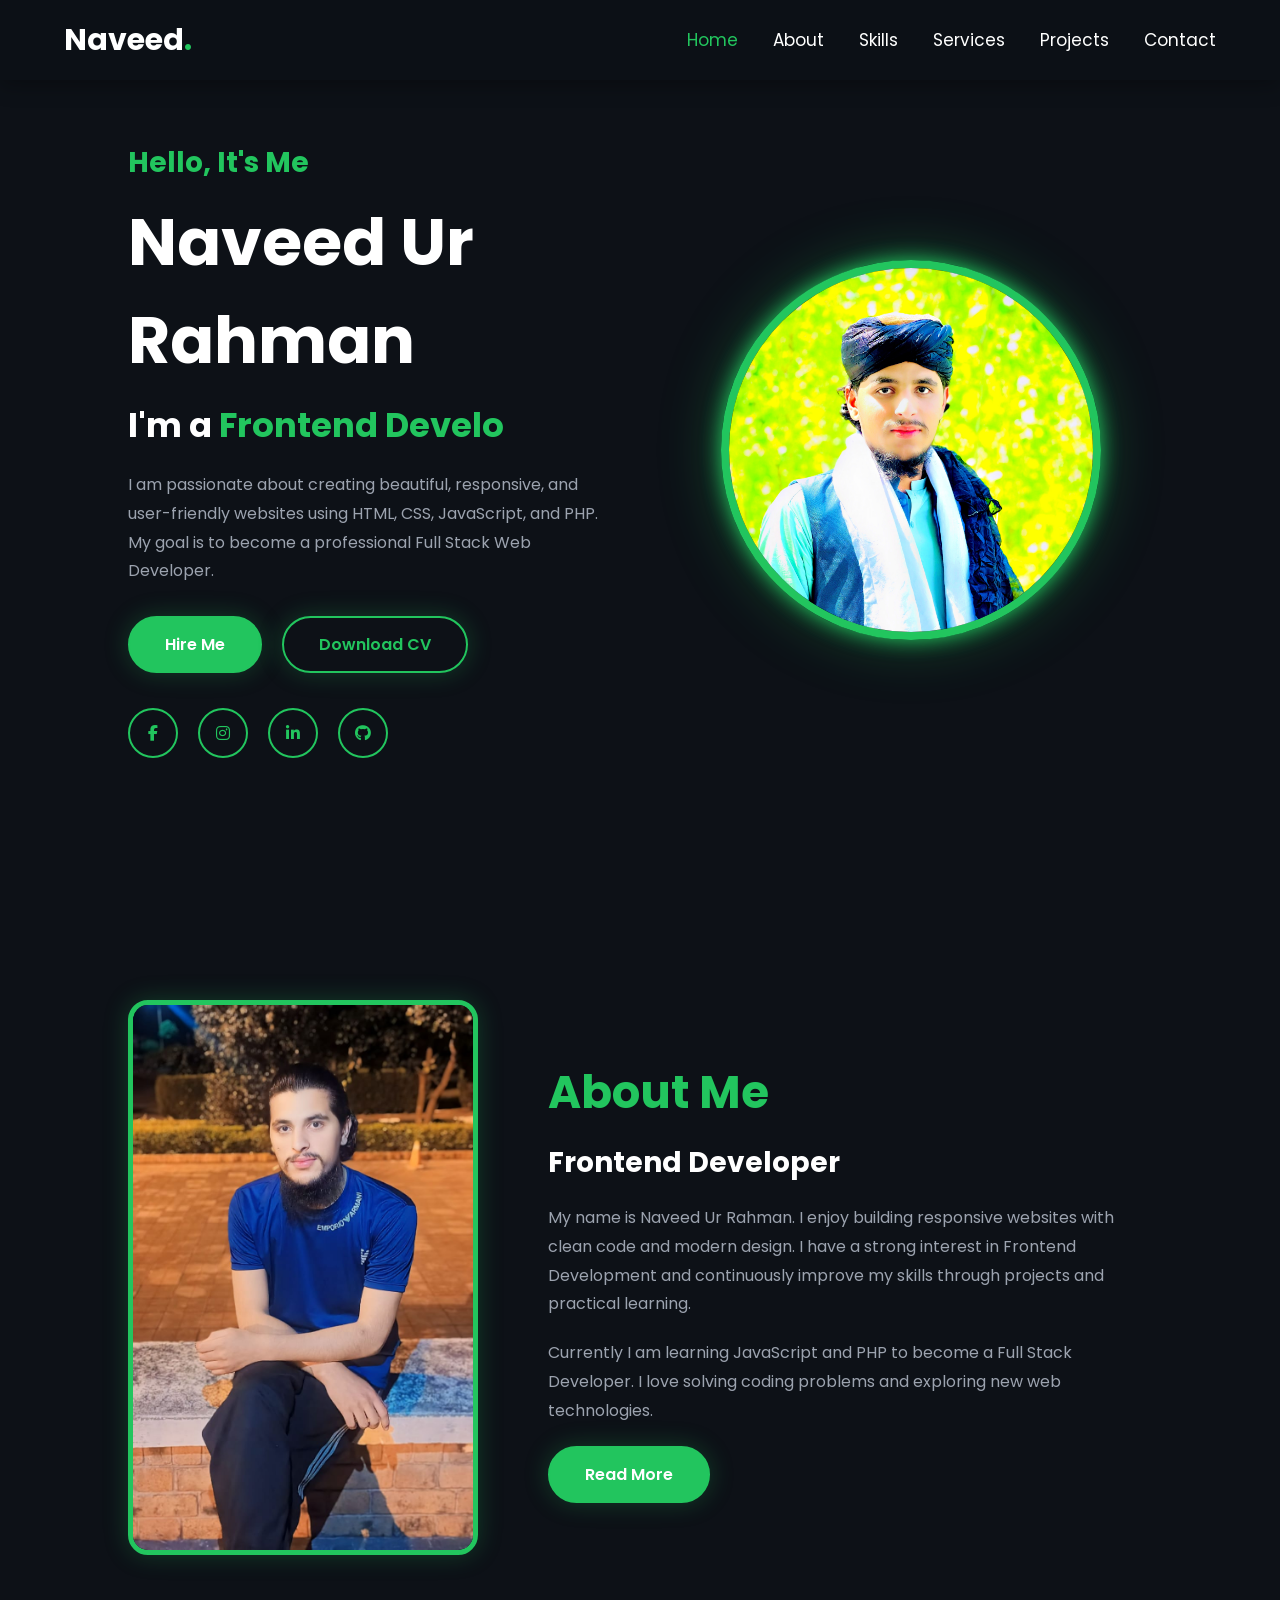
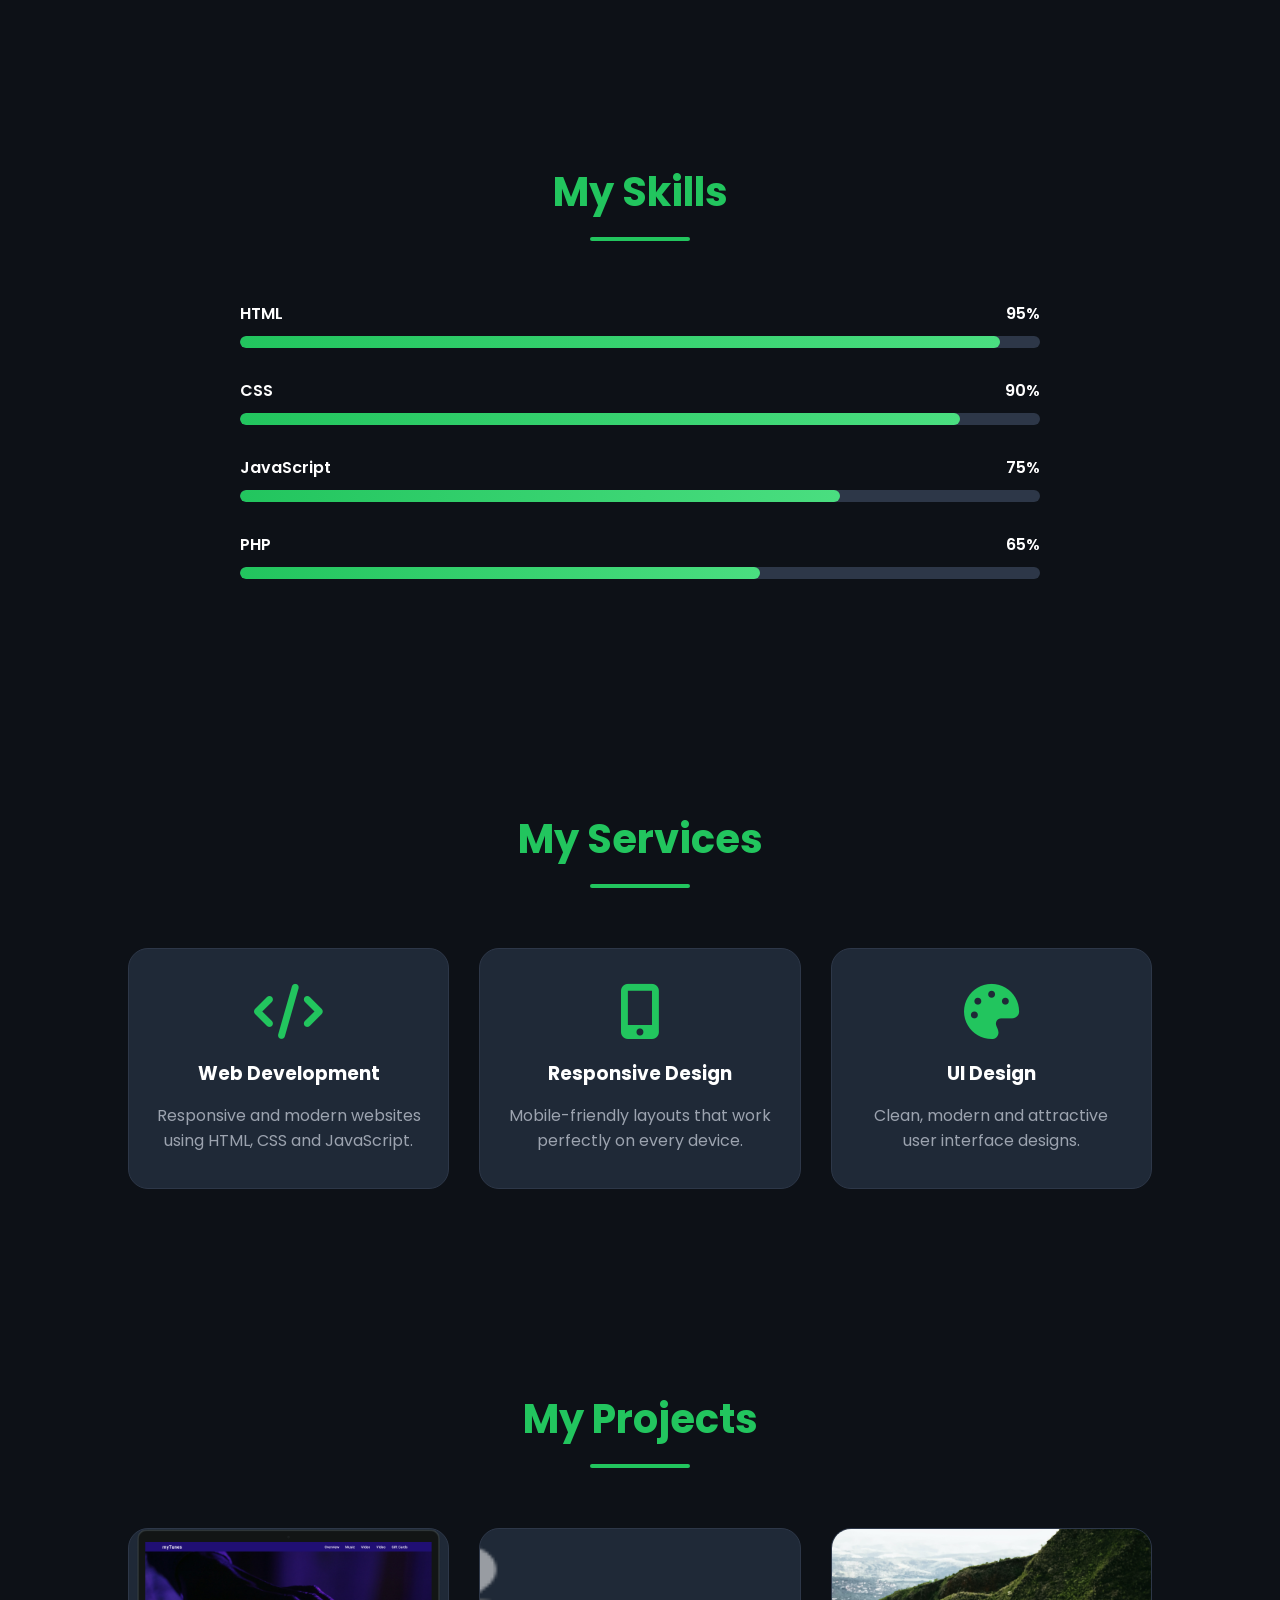
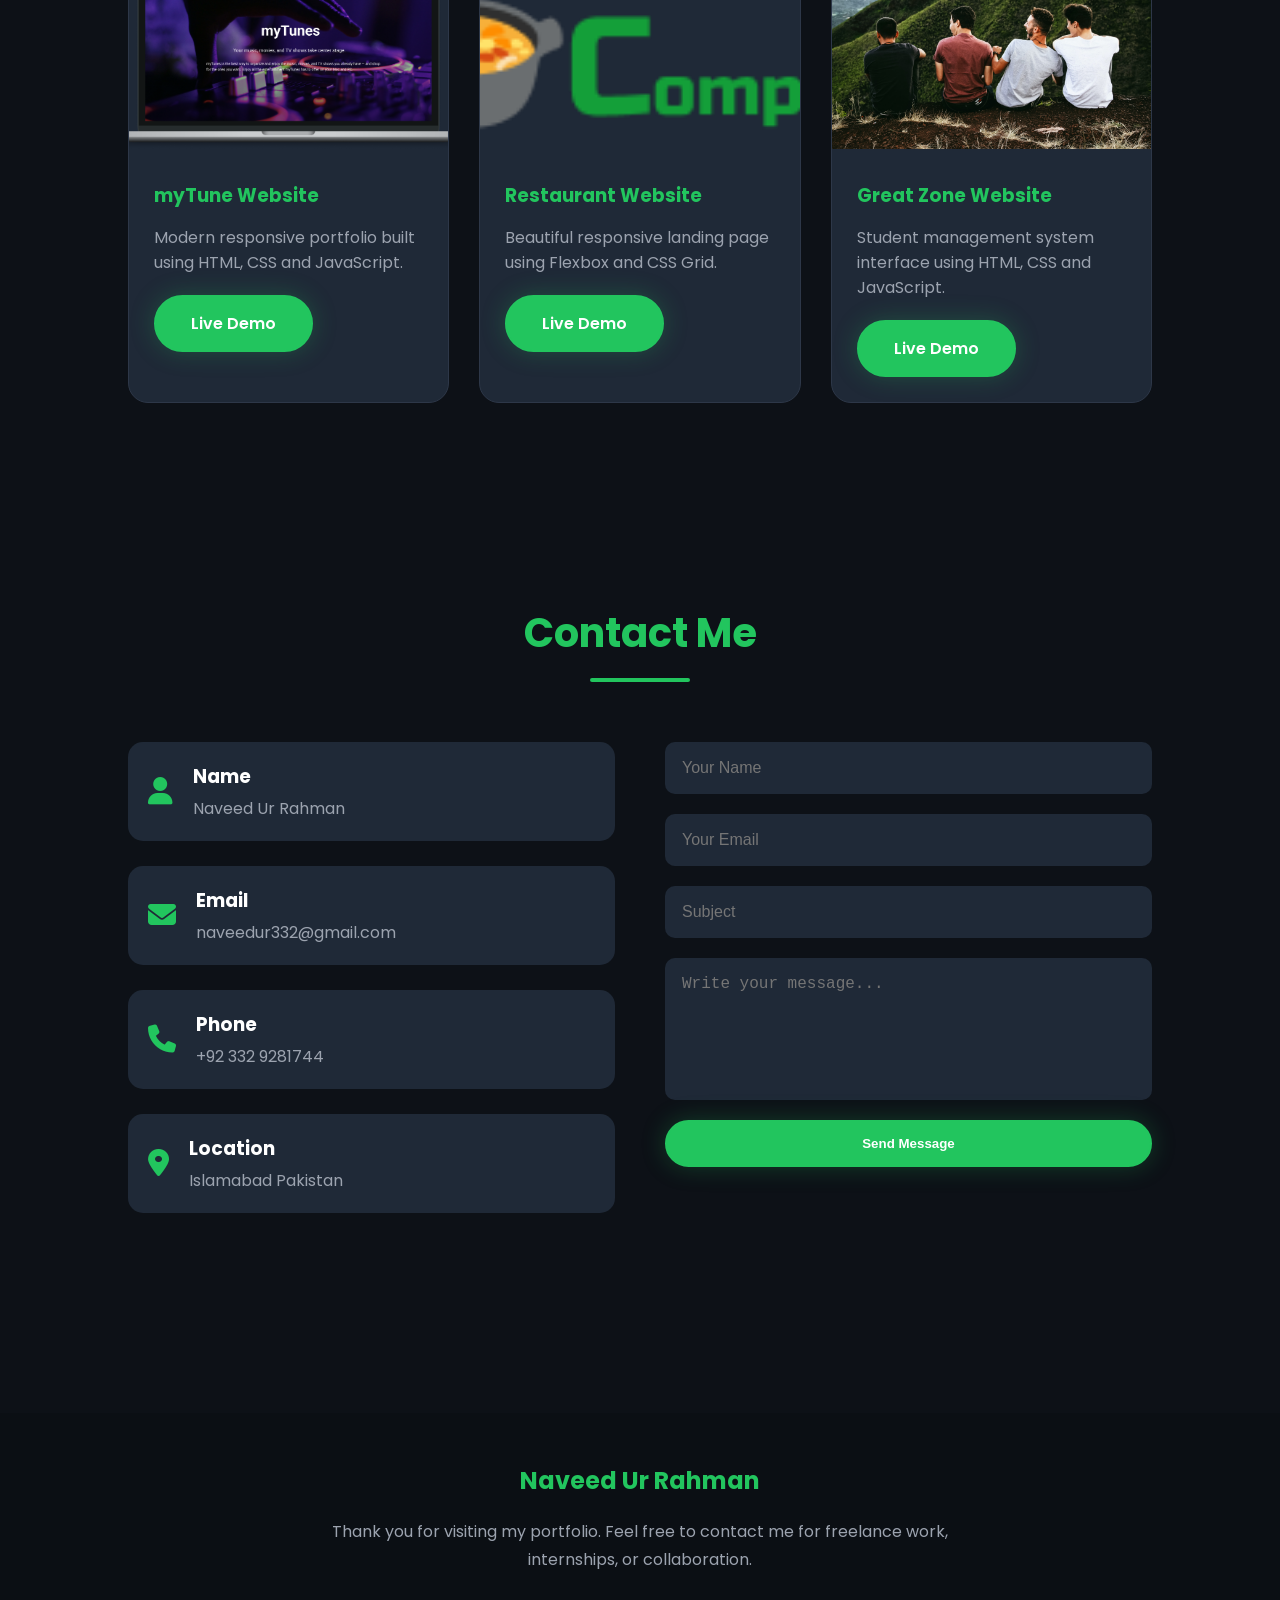
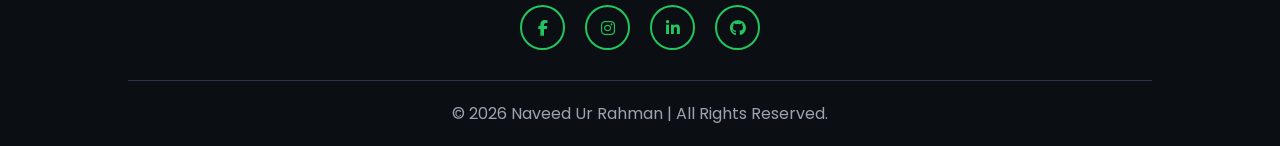
==== index.html @ 716ffe75 "Add files via upload" ====
<!doctype html>
<html lang="en">
  <head>
    <meta charset="UTF-8" />
    <meta name="viewport" content="width=device-width, initial-scale=1.0" />
    <title>Naveed Ur Rahman | Frontend Developer</title>

    <!-- CSS -->
    <link rel="stylesheet" href="style.css" />

    <!-- Font Awesome -->
    <link
      rel="stylesheet"
      href="https://cdnjs.cloudflare.com/ajax/libs/font-awesome/6.6.0/css/all.min.css"
    />
  </head>

  <body>
    <!--==================== HEADER ====================-->

    <header class="header">
      <nav class="navbar">
        <div class="logo">
          <a href="#">Naveed<span>.</span></a>
        </div>

        <ul class="nav-links">
          <li><a href="#home" class="active">Home</a></li>

          <li><a href="#about">About</a></li>

          <li><a href="#skills">Skills</a></li>

          <li><a href="#services">Services</a></li>

          <li><a href="#projects">Projects</a></li>

          <li><a href="#contact">Contact</a></li>
        </ul>

        <div class="menu-btn">
          <i class="fas fa-bars"></i>
        </div>
      </nav>
    </header>

    <!--==================== HERO ====================-->

    <section class="hero" id="home">
      <div class="hero-text">
        <h3>Hello, It's Me</h3>

        <h1>Naveed Ur Rahman</h1>

        <h2>
          I'm a
          <span class="typing"></span>
        </h2>

        <p>
          I am passionate about creating beautiful, responsive, and
          user-friendly websites using HTML, CSS, JavaScript, and PHP. My goal
          is to become a professional Full Stack Web Developer.
        </p>

        <div class="hero-btn">
          <a href="#contact" class="btn"> Hire Me </a>

          <a href="resume/Naveed CV.pdf" class="btn btn-outline" download>
            Download CV
          </a>
        </div>

        <div class="social-icons">
          <a href="https://www.facebook.com/share/18moSvExZQ/">
            <i class="fab fa-facebook-f"></i>
          </a>

          <a
            href="https://www.instagram.com/this__s__naveed?igsh=YWRwdGV4ejU2YWQ1"
          >
            <i class="fab fa-instagram"></i>
          </a>

          <a
            href="https://www.linkedin.com/in/naveed-ur-rahman-043482278?utm_source=share_via&utm_content=profile&utm_medium=member_android"
          >
            <i class="fab fa-linkedin-in"></i>
          </a>

          <a href="https://github.com/naveed332">
            <i class="fab fa-github"></i>
          </a>
        </div>
      </div>

      <div class="hero-image">
        <img src="images/naveed2.jpg" alt="Naveed Ur Rahman" />
      </div>
    </section>

    <!--==================== ABOUT ====================-->

    <section class="about" id="about">
      <div class="about-image">
        <img src="images/naveed.png" alt="About Me" />
      </div>

      <div class="about-content">
        <h2>About Me</h2>

        <h3>Frontend Developer</h3>

        <p>
          My name is Naveed Ur Rahman. I enjoy building responsive websites with
          clean code and modern design. I have a strong interest in Frontend
          Development and continuously improve my skills through projects and
          practical learning.
        </p>

        <p>
          Currently I am learning JavaScript and PHP to become a Full Stack
          Developer. I love solving coding problems and exploring new web
          technologies.
        </p>

        <a href="#" class="btn"> Read More </a>
      </div>
    </section>

    <!--==================== SKILLS ====================-->

    <section class="skills" id="skills">
      <h2 class="section-title">My Skills</h2>

      <div class="skills-container">
        <div class="skill">
          <div class="skill-info">
            <span>HTML</span>

            <span>95%</span>
          </div>

          <div class="progress">
            <div class="html"></div>
          </div>
        </div>

        <div class="skill">
          <div class="skill-info">
            <span>CSS</span>

            <span>90%</span>
          </div>

          <div class="progress">
            <div class="css"></div>
          </div>
        </div>

        <div class="skill">
          <div class="skill-info">
            <span>JavaScript</span>

            <span>75%</span>
          </div>

          <div class="progress">
            <div class="js"></div>
          </div>
        </div>

        <div class="skill">
          <div class="skill-info">
            <span>PHP</span>

            <span>65%</span>
          </div>

          <div class="progress">
            <div class="php"></div>
          </div>
        </div>
      </div>
    </section>

    <!--==================== SERVICES ====================-->

    <section class="services" id="services">
      <h2 class="section-title">My Services</h2>

      <div class="service-container">
        <div class="service-box">
          <i class="fas fa-code"></i>

          <h3>Web Development</h3>

          <p>Responsive and modern websites using HTML, CSS and JavaScript.</p>
        </div>

        <div class="service-box">
          <i class="fas fa-mobile-alt"></i>

          <h3>Responsive Design</h3>

          <p>Mobile-friendly layouts that work perfectly on every device.</p>
        </div>

        <div class="service-box">
          <i class="fas fa-palette"></i>

          <h3>UI Design</h3>

          <p>Clean, modern and attractive user interface designs.</p>
        </div>
      </div>
    </section>

    <!--==================== PROJECTS ====================-->

    <section class="projects" id="projects">
      <h2 class="section-title">My Projects</h2>

      <div class="project-container">
        <div class="project-card">
          <img src="images/project1.png" alt="Project" />

          <div class="project-content">
            <h3>myTune Website</h3>

            <p>
              Modern responsive portfolio built using HTML, CSS and JavaScript.
            </p>

            <a href="Project1/index.html" class="btn"> Live Demo </a>
          </div>
        </div>

        <div class="project-card">
          <img src="Project2/images/logo.png" alt="Project" />

          <div class="project-content">
            <h3>Restaurant Website</h3>

            <p>Beautiful responsive landing page using Flexbox and CSS Grid.</p>

            <a href="Project2/index.html" class="btn"> Live Demo </a>
          </div>
        </div>

        <div class="project-card">
          <img src="Project3/images/hero.png" alt="Project" />

          <div class="project-content">
            <h3>Great Zone Website</h3>

            <p>
              Student management system interface using HTML, CSS and
              JavaScript.
            </p>

            <a href="Project3/home.html" class="btn"> Live Demo </a>
          </div>
        </div>
      </div>
    </section>

    <!--==================== CONTACT ====================-->

    <section class="contact" id="contact">
      <h2 class="section-title">Contact Me</h2>

      <div class="contact-container">
        <!-- Contact Info -->
        <div class="contact-info">
          <div class="info-box">
            <i class="fas fa-user"></i>
            <div>
              <h3>Name</h3>
              <p>Naveed Ur Rahman</p>
            </div>
          </div>

          <div class="info-box">
            <i class="fas fa-envelope"></i>
            <div>
              <h3>Email</h3>
              <p>naveedur332@gmail.com</p>
            </div>
          </div>

          <div class="info-box">
            <i class="fas fa-phone"></i>
            <div>
              <h3>Phone</h3>
              <p>+92 332 9281744</p>
            </div>
          </div>

          <div class="info-box">
            <i class="fas fa-location-dot"></i>
            <div>
              <h3>Location</h3>
              <p>Islamabad Pakistan</p>
            </div>
          </div>
        </div>

        <!-- Contact Form -->
        <form action="#" class="contact-form">
          <input type="text" placeholder="Your Name" required />

          <input type="email" placeholder="Your Email" required />

          <input type="text" placeholder="Subject" required />

          <textarea
            rows="6"
            placeholder="Write your message..."
            required
          ></textarea>

          <button type="submit" class="btn">Send Message</button>
        </form>
      </div>
    </section>

    <!--==================== FOOTER ====================-->

    <footer>
      <div class="footer-content">
        <h2>Naveed Ur Rahman</h2>

        <p>
          Thank you for visiting my portfolio. Feel free to contact me for
          freelance work, internships, or collaboration.
        </p>

        <div class="footer-social">
          <a href="https://www.facebook.com/share/18moSvExZQ/">
            <i class="fab fa-facebook-f"></i>
          </a>

          <a
            href="https://www.instagram.com/this__s__naveed?igsh=YWRwdGV4ejU2YWQ1"
          >
            <i class="fab fa-instagram"></i>
          </a>

          <a
            href="https://www.linkedin.com/in/naveed-ur-rahman-043482278?utm_source=share_via&utm_content=profile&utm_medium=member_android"
          >
            <i class="fab fa-linkedin-in"></i>
          </a>

          <a href="https://github.com/naveed332">
            <i class="fab fa-github"></i>
          </a>
        </div>
      </div>

      <div class="footer-bottom">
        <p>&copy; 2026 Naveed Ur Rahman | All Rights Reserved.</p>
      </div>
    </footer>

    <!--==================== SCROLL TOP ====================-->

    <button id="topBtn">
      <i class="fas fa-arrow-up"></i>
    </button>

    <!--==================== JAVASCRIPT ====================-->

    <script src="script.js"></script>
  </body>
</html>
---- style.css ----
/*=========================================
        GOOGLE FONT
=========================================*/
@import url('https://fonts.googleapis.com/css2?family=Poppins:wght@300;400;500;600;700;800&display=swap');

/*=========================================
        RESET
=========================================*/

*{
    margin:0;
    padding:0;
    box-sizing:border-box;
    scroll-behavior:smooth;
}

:root{

    --bg:#0d1117;
    --bg2:#161b22;
    --card:#1f2937;

    --green:#22c55e;
    --green-dark:#16a34a;

    --white:#ffffff;
    --gray:#9ca3af;

    --shadow:0 0 25px rgba(34,197,94,.25);

}

body{

    font-family:'Poppins',sans-serif;

    background:var(--bg);

    color:var(--white);

    overflow-x:hidden;

}

/*=========================================
        SCROLL BAR
=========================================*/

::-webkit-scrollbar{

    width:10px;

}

::-webkit-scrollbar-track{

    background:#111;

}

::-webkit-scrollbar-thumb{

    background:var(--green);

    border-radius:20px;

}

::-webkit-scrollbar-thumb:hover{

    background:var(--green-dark);

}

/*=========================================
        COMMON
=========================================*/

section{

    padding:100px 10%;

}

.section-title{

    font-size:40px;

    text-align:center;

    margin-bottom:60px;

    color:var(--green);

    position:relative;

}

.section-title::after{

    content:"";

    width:100px;

    height:4px;

    background:var(--green);

    display:block;

    margin:15px auto;

    border-radius:20px;

}

img{

    max-width:100%;

}

a{

    text-decoration:none;

}

.btn{

    display:inline-block;

    padding:14px 35px;

    background:var(--green);

    color:#fff;

    border-radius:40px;

    transition:.4s;

    font-weight:600;

    border:2px solid var(--green);

    box-shadow:var(--shadow);

}

.btn:hover{

    background:transparent;

    color:var(--green);

    transform:translateY(-5px);

}

.btn-outline{

    background:transparent;

    color:var(--green);

}

.btn-outline:hover{

    background:var(--green);

    color:white;

}

/*=========================================
        HEADER
=========================================*/

.header{

    width:100%;

    position:fixed;

    top:0;

    left:0;

    background:rgba(13,17,23,.95);

    backdrop-filter:blur(15px);

    z-index:999;

    box-shadow:0 5px 20px rgba(0,0,0,.3);

}

/*=========================================
        NAVBAR
=========================================*/

.navbar{

    width:90%;

    margin:auto;

    height:80px;

    display:flex;

    justify-content:space-between;

    align-items:center;

}

.logo a{

    color:white;

    font-size:30px;

    font-weight:bold;

}

.logo span{

    color:var(--green);

}

.nav-links{

    display:flex;

    list-style:none;

    gap:35px;

}

.nav-links li a{

    color:white;

    font-size:17px;

    transition:.3s;

    position:relative;

}

.nav-links li a:hover{

    color:var(--green);

}

.nav-links li a::after{

    content:"";

    position:absolute;

    width:0;

    height:2px;

    background:var(--green);

    left:0;

    bottom:-8px;

    transition:.4s;

}

.nav-links li a:hover::after{

    width:100%;

}

.active{

    color:var(--green)!important;

}

.menu-btn{

    display:none;

    color:white;

    font-size:28px;

    cursor:pointer;

}

/*=========================================
        HERO
=========================================*/

.hero{

    min-height:100vh;

    display:flex;

    justify-content:space-between;

    align-items:center;

    gap:60px;

}

.hero-text{

    flex:1;

}

.hero-text h3{

    color:var(--green);

    font-size:28px;

}

.hero-text h1{

    font-size:65px;

    margin:10px 0;

}

.hero-text h2{

    font-size:34px;

    margin-bottom:20px;

}

.typing{

    color:var(--green);

}

.hero-text p{

    color:var(--gray);

    line-height:1.8;

    margin-bottom:30px;

    max-width:600px;

}

.hero-btn{

    display:flex;

    gap:20px;

    margin-bottom:35px;

}

/*=========================================
        SOCIAL ICONS
=========================================*/

.social-icons{

    display:flex;

    gap:20px;

}

.social-icons a{

    width:50px;

    height:50px;

    border-radius:50%;

    display:flex;

    justify-content:center;

    align-items:center;

    color:var(--green);

    border:2px solid var(--green);

    transition:.4s;

}

.social-icons a:hover{

    background:var(--green);

    color:white;

    transform:translateY(-8px);

    box-shadow:var(--shadow);

}

/*=========================================
        HERO IMAGE
=========================================*/

.hero-image{

    flex:1;

    display:flex;

    justify-content:center;

}

.hero-image img{

    width:380px;

    height:380px;

    object-fit:cover;

    border-radius:50%;

    border:8px solid var(--green);

    box-shadow:

    0 0 20px var(--green),

    0 0 60px rgba(34,197,94,.35);

    transition:.5s;

}

.hero-image img:hover{

    transform:scale(1.05);

}

/*=========================================
        ABOUT
=========================================*/

.about{

    display:flex;

    align-items:center;

    justify-content:center;

    gap:70px;

}

.about-image img{

    width:350px;

    border-radius:20px;

    border:5px solid var(--green);

    box-shadow:var(--shadow);

}

.about-content{

    flex:1;

}

.about-content h2{

    font-size:45px;

    margin-bottom:15px;

    color:var(--green);

}

.about-content h3{

    margin-bottom:20px;

    font-size:28px;

}

.about-content p{

    color:var(--gray);

    line-height:1.8;

    margin-bottom:20px;

}

/*=========================================
        SKILLS
=========================================*/

.skills-container{
    max-width:800px;
    margin:auto;
}

.skill{
    margin-bottom:30px;
}

.skill-info{
    display:flex;
    justify-content:space-between;
    margin-bottom:10px;
    font-weight:600;
}

.progress{
    width:100%;
    height:12px;
    background:#2d3748;
    border-radius:50px;
    overflow:hidden;
}

.progress div{
    height:100%;
    border-radius:50px;
    background:linear-gradient(90deg,#22c55e,#4ade80);
    animation:fillBar 2s ease;
}

.html{width:95%;}
.css{width:90%;}
.js{width:75%;}
.php{width:65%;}

@keyframes fillBar{
    from{
        width:0;
    }
}

/*=========================================
        SERVICES
=========================================*/

.service-container{
    display:grid;
    grid-template-columns:repeat(auto-fit,minmax(260px,1fr));
    gap:30px;
}

.service-box{
    background:var(--card);
    padding:35px 25px;
    text-align:center;
    border-radius:20px;
    transition:.4s;
    border:1px solid #2d3748;
}

.service-box:hover{
    transform:translateY(-12px);
    box-shadow:var(--shadow);
}

.service-box i{
    font-size:55px;
    color:var(--green);
    margin-bottom:20px;
}

.service-box h3{
    margin-bottom:15px;
}

.service-box p{
    color:var(--gray);
}

/*=========================================
        PROJECTS
=========================================*/

.project-container{
    display:grid;
    grid-template-columns:repeat(auto-fit,minmax(320px,1fr));
    gap:30px;
}

.project-card{
    background:var(--card);
    border-radius:20px;
    overflow:hidden;
    transition:.4s;
    border:1px solid #2d3748;
}

.project-card:hover{
    transform:translateY(-10px);
    box-shadow:var(--shadow);
}

.project-card img{
    width:100%;
    height:220px;
    object-fit:cover;
}

.project-content{
    padding:25px;
}

.project-content h3{
    color:var(--green);
    margin-bottom:15px;
}

.project-content p{
    color:var(--gray);
    margin-bottom:20px;
}

/*=========================================
        CONTACT
=========================================*/

.contact-container{
    display:grid;
    grid-template-columns:1fr 1fr;
    gap:50px;
}

.contact-info{
    display:flex;
    flex-direction:column;
    gap:25px;
}

.info-box{
    display:flex;
    align-items:center;
    gap:20px;
    background:var(--card);
    padding:20px;
    border-radius:15px;
}

.info-box i{
    font-size:28px;
    color:var(--green);
}

.info-box h3{
    margin-bottom:5px;
}

.info-box p{
    color:var(--gray);
}

.contact-form{
    display:flex;
    flex-direction:column;
    gap:20px;
}

.contact-form input,
.contact-form textarea{

    background:var(--card);

    border:2px solid transparent;

    color:white;

    padding:15px;

    border-radius:10px;

    outline:none;

    font-size:16px;

    transition:.3s;

}

.contact-form input:focus,
.contact-form textarea:focus{

    border-color:var(--green);

}

.contact-form textarea{

    resize:none;

}

/*=========================================
        FOOTER
=========================================*/

footer{

    background:#0b0f14;

    margin-top:100px;

    text-align:center;

    padding:50px 10% 20px;

}

.footer-content h2{

    color:var(--green);

    margin-bottom:20px;

}

.footer-content p{

    color:var(--gray);

    max-width:700px;

    margin:auto;

    line-height:1.8;

}

.footer-social{

    display:flex;

    justify-content:center;

    gap:20px;

    margin:30px 0;

}

.footer-social a{

    width:45px;

    height:45px;

    border-radius:50%;

    display:flex;

    justify-content:center;

    align-items:center;

    color:var(--green);

    border:2px solid var(--green);

    transition:.3s;

}

.footer-social a:hover{

    background:var(--green);

    color:white;

    transform:translateY(-5px);

}

.footer-bottom{

    margin-top:25px;

    color:var(--gray);

    border-top:1px solid #2d3748;

    padding-top:20px;

}

/*=========================================
        SCROLL TOP BUTTON
=========================================*/

#topBtn{

    position:fixed;

    right:25px;

    bottom:25px;

    width:50px;

    height:50px;

    border:none;

    border-radius:50%;

    background:var(--green);

    color:white;

    cursor:pointer;

    display:none;

    font-size:20px;

    box-shadow:var(--shadow);

    transition:.3s;

}

#topBtn:hover{

    transform:translateY(-5px);

    background:var(--green-dark);

}

/*=========================================
        FADE ANIMATION
=========================================*/

.fade-up{

    opacity:0;

    transform:translateY(50px);

    transition:1s;

}

.fade-up.show{

    opacity:1;

    transform:translateY(0);

}

/*=========================================
        RESPONSIVE
=========================================*/

@media(max-width:992px){

.hero{

    flex-direction:column-reverse;

    text-align:center;

    padding-top:120px;

}

.hero-btn{

    justify-content:center;

}

.social-icons{

    justify-content:center;

}

.about{

    flex-direction:column;

    text-align:center;

}

.contact-container{

    grid-template-columns:1fr;

}

}

@media(max-width:768px){

.nav-links{

    display:none;

}

.menu-btn{

    display:block;

}

.hero-text h1{

    font-size:42px;

}

.hero-text h2{

    font-size:26px;

}

.hero-image img{

    width:280px;

    height:280px;

}

.about-image img{

    width:280px;

}

.section-title{

    font-size:32px;

}

section{

    padding:80px 7%;

}

.hero-btn{

    flex-direction:column;

}

.btn{

    text-align:center;

}

}

@media(max-width:500px){

.hero-text h1{

    font-size:34px;

}

.hero-text h2{

    font-size:22px;

}

.project-container{

    grid-template-columns:1fr;

}

.service-container{

    grid-template-columns:1fr;

}

}

@media (max-width:768px){

    .navbar{
        position:relative;
    }

    .menu-btn{
        display:block;
        font-size:28px;
        cursor:pointer;
        z-index:1001;
    }

    .nav-links{

        display:flex;
        flex-direction:column;

        position:absolute;

        top:80px;

        right:-120%;

        width:100%;

        background:#161b22;

        padding:20px;

        transition:.4s;

        gap:20px;
    }

    .nav-links.show{

        right:0;

    }
}
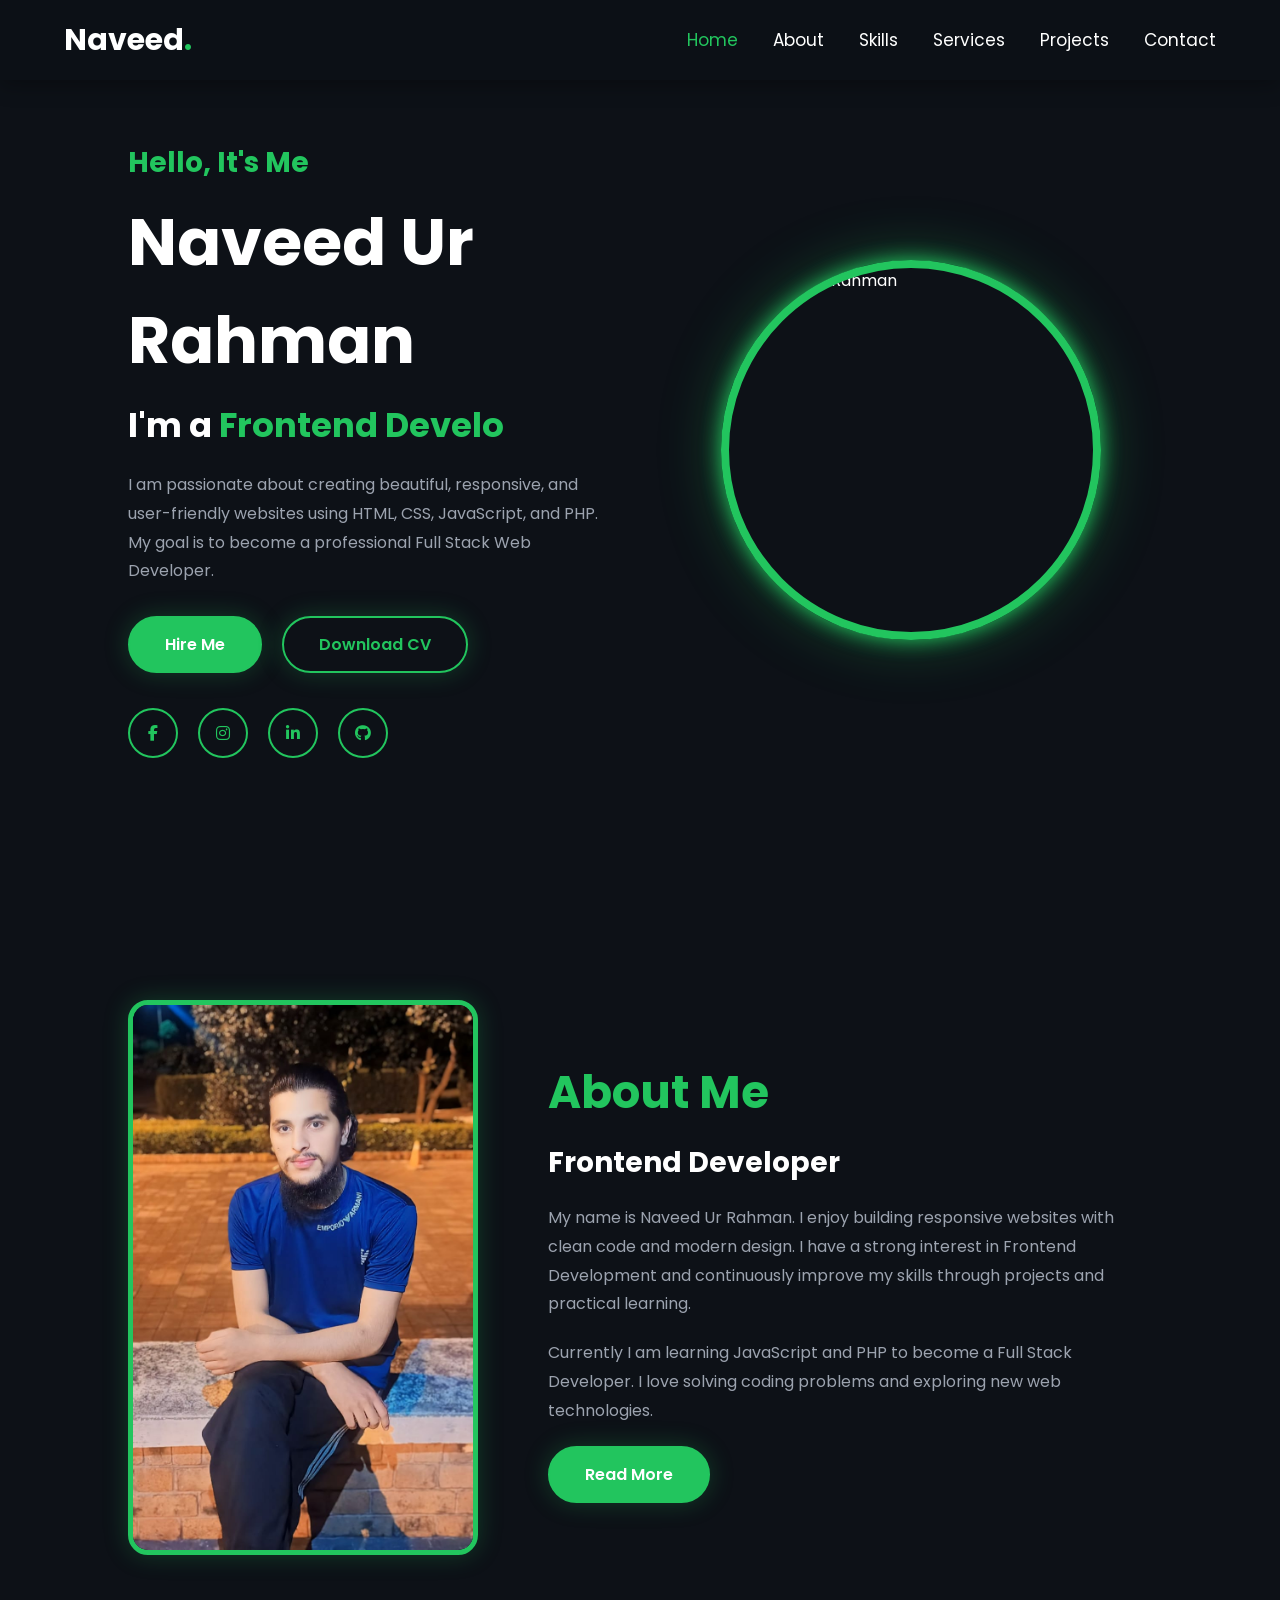
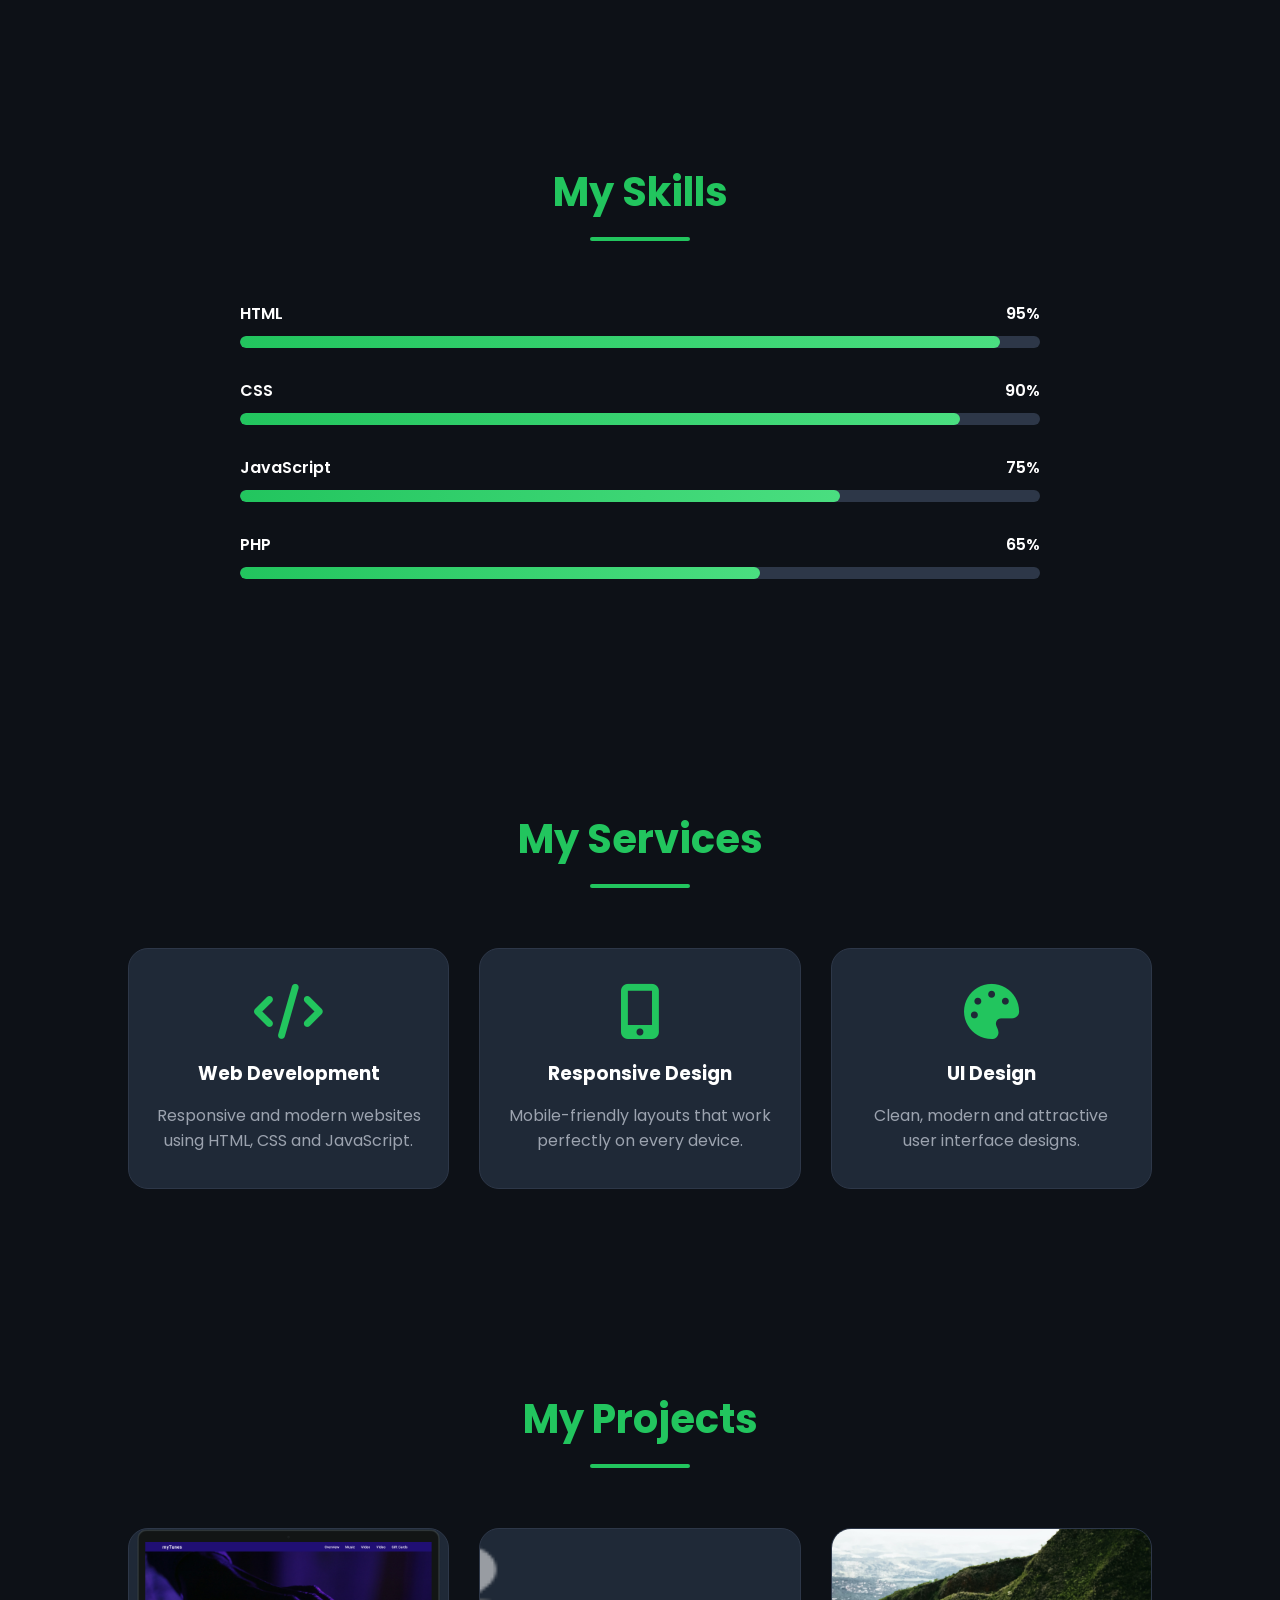
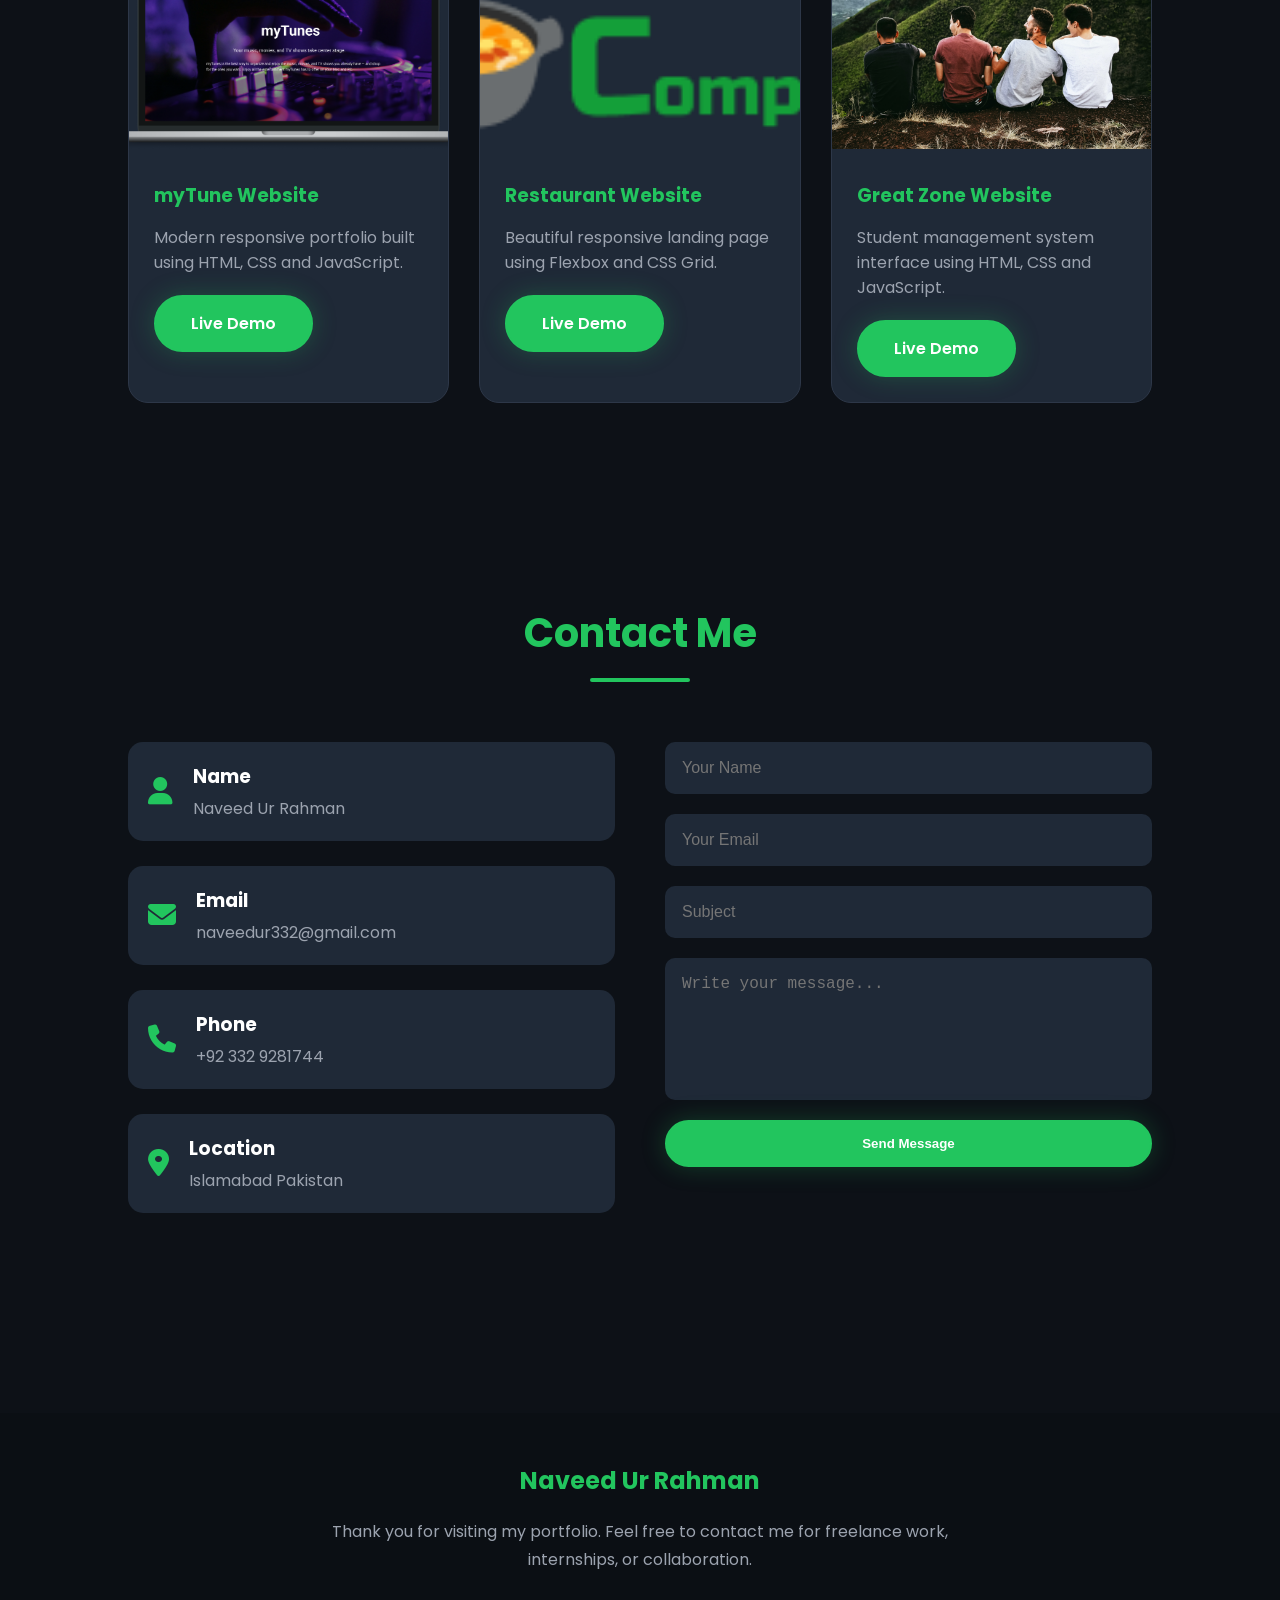
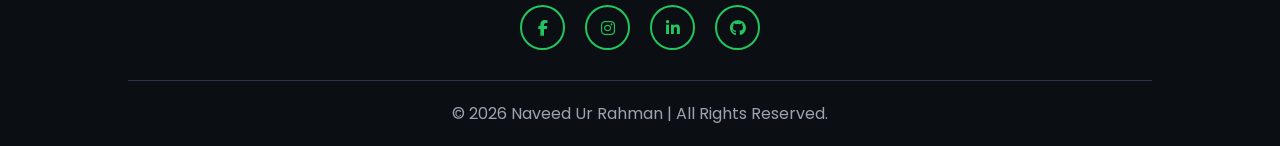
==== commit 97ba9ec9: "Update index.html" ====
--- a/index.html
+++ b/index.html
@@ -95,7 +95,7 @@
       </div>
 
       <div class="hero-image">
-        <img src="images/naveed2.jpg" alt="Naveed Ur Rahman" />
+        <img src="images/naveed1.jpg" alt="Naveed Ur Rahman" />
       </div>
     </section>
 
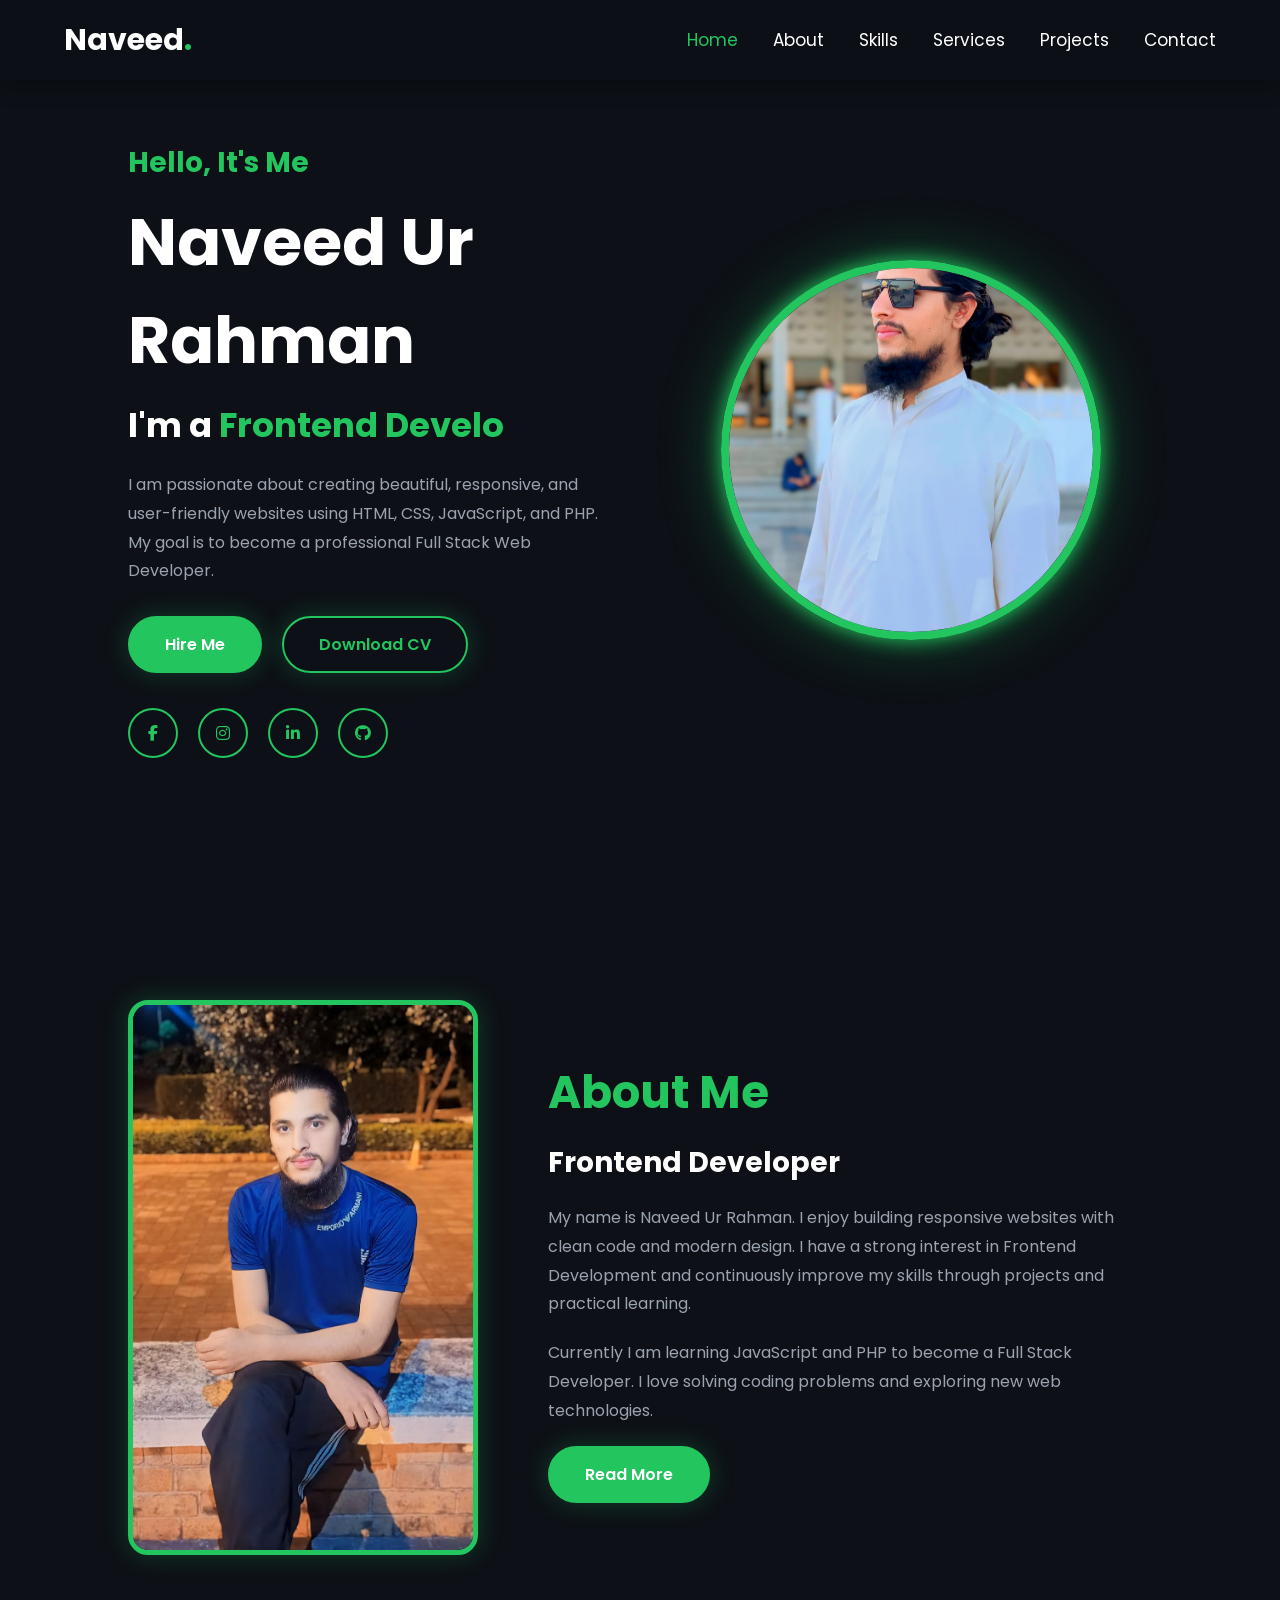
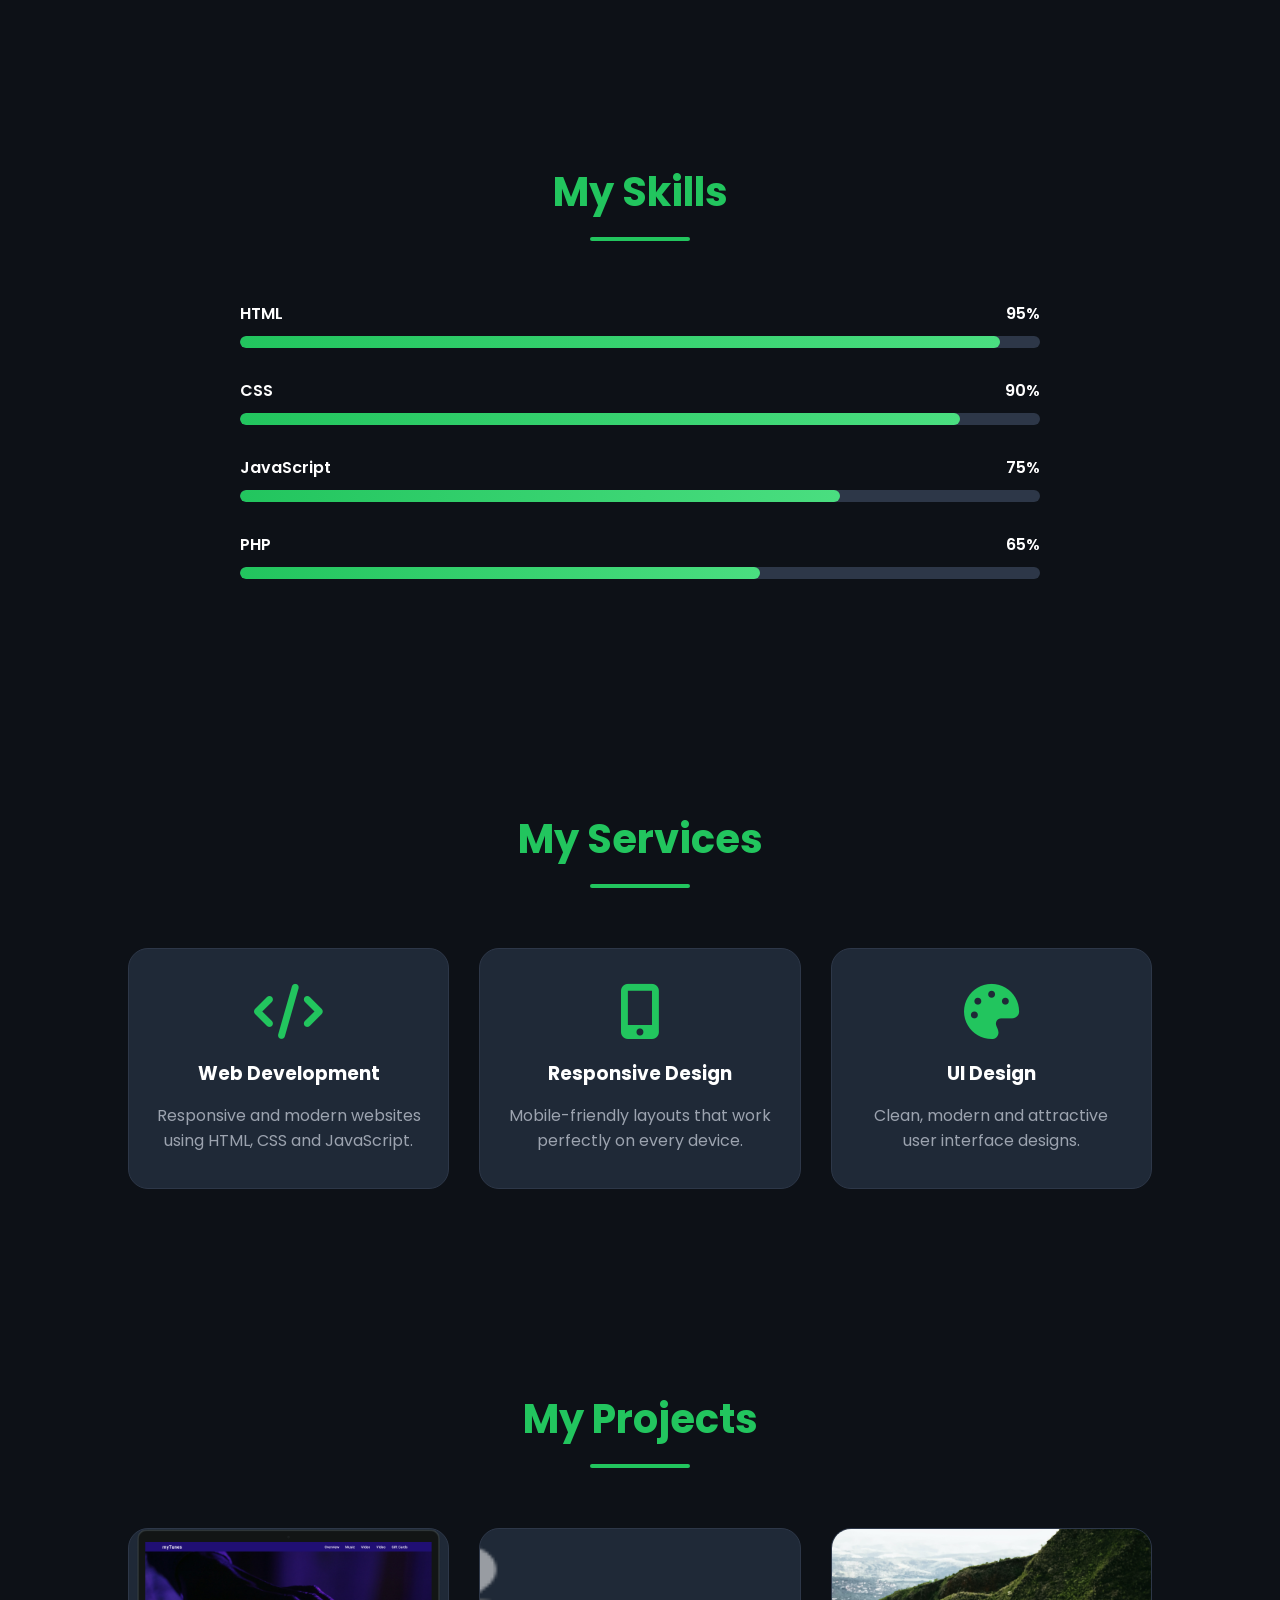
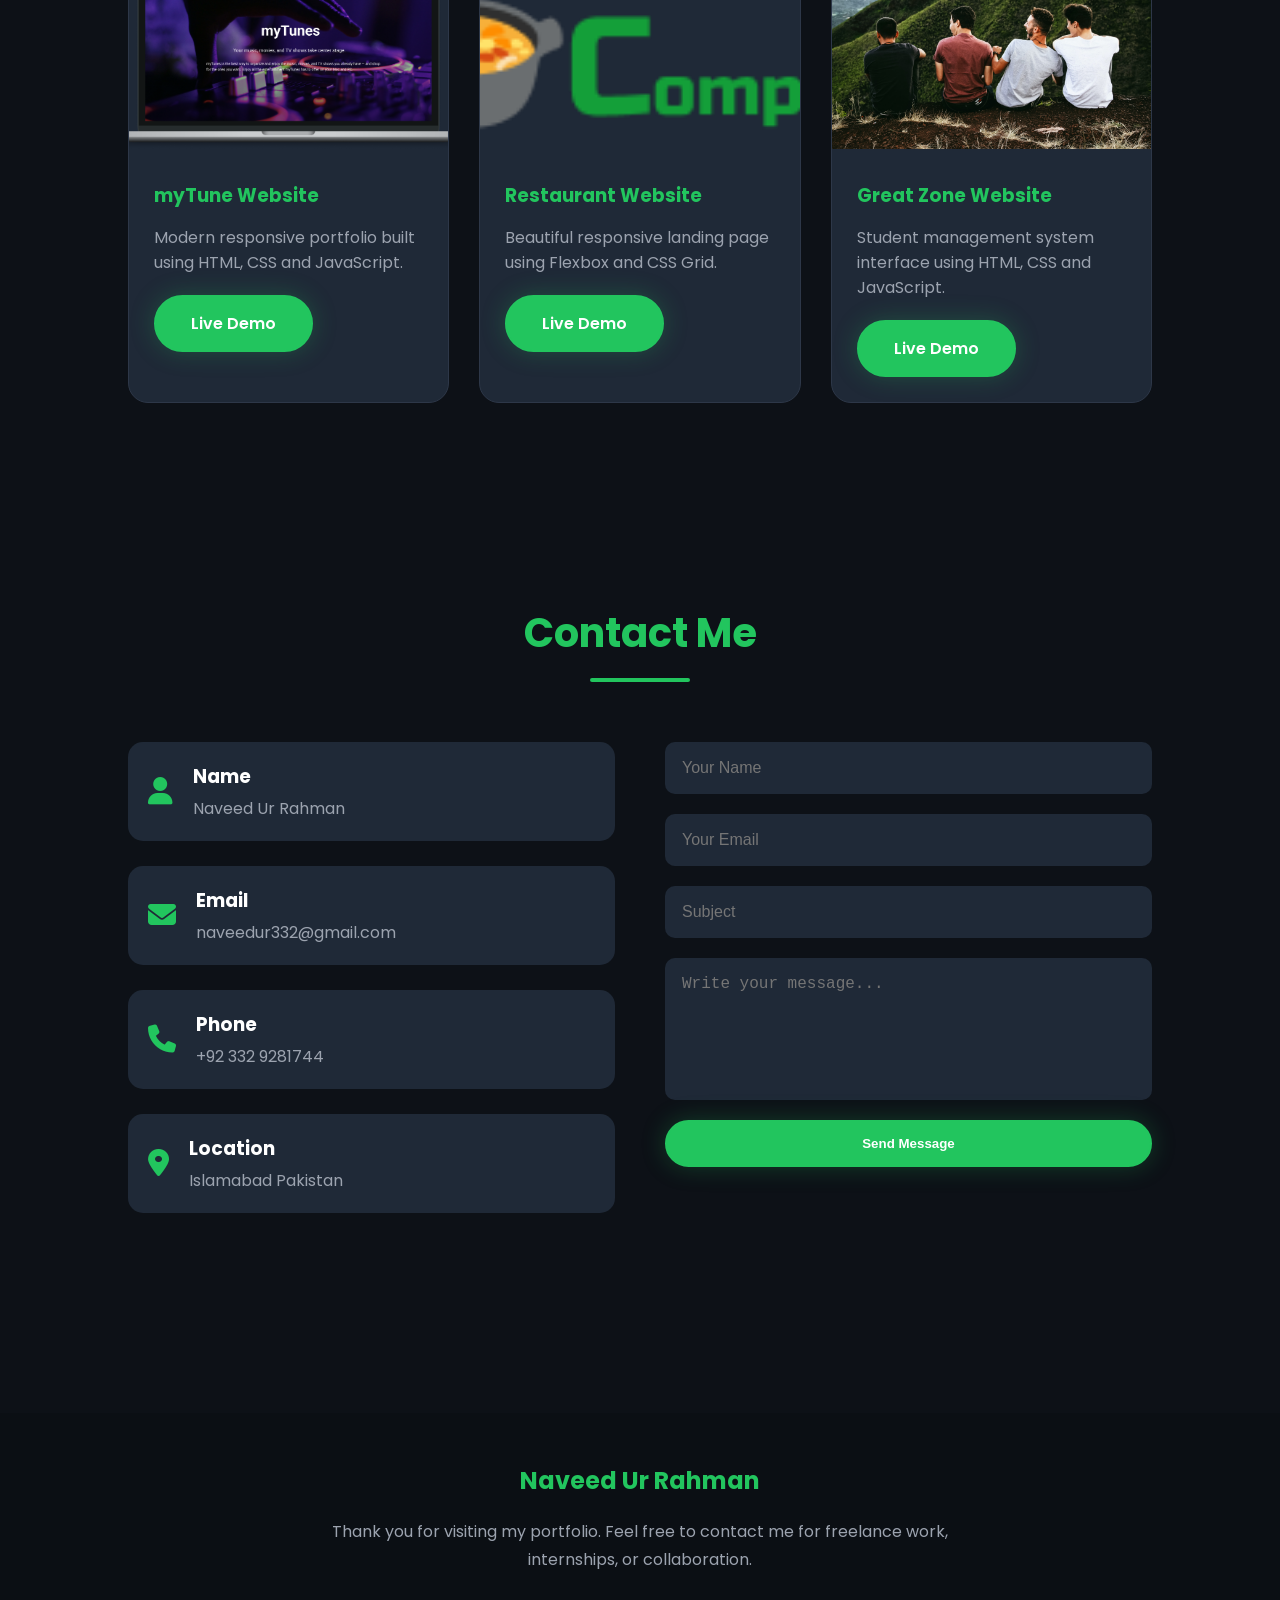
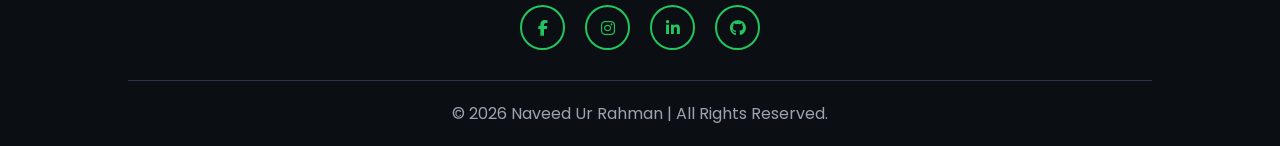
==== commit f0f247be: "Update index.html" ====
--- a/index.html
+++ b/index.html
@@ -95,7 +95,7 @@
       </div>
 
       <div class="hero-image">
-        <img src="images/naveed1.jpg" alt="Naveed Ur Rahman" />
+        <img src="images/naveed1.jpeg" alt="Naveed Ur Rahman" />
       </div>
     </section>
 
